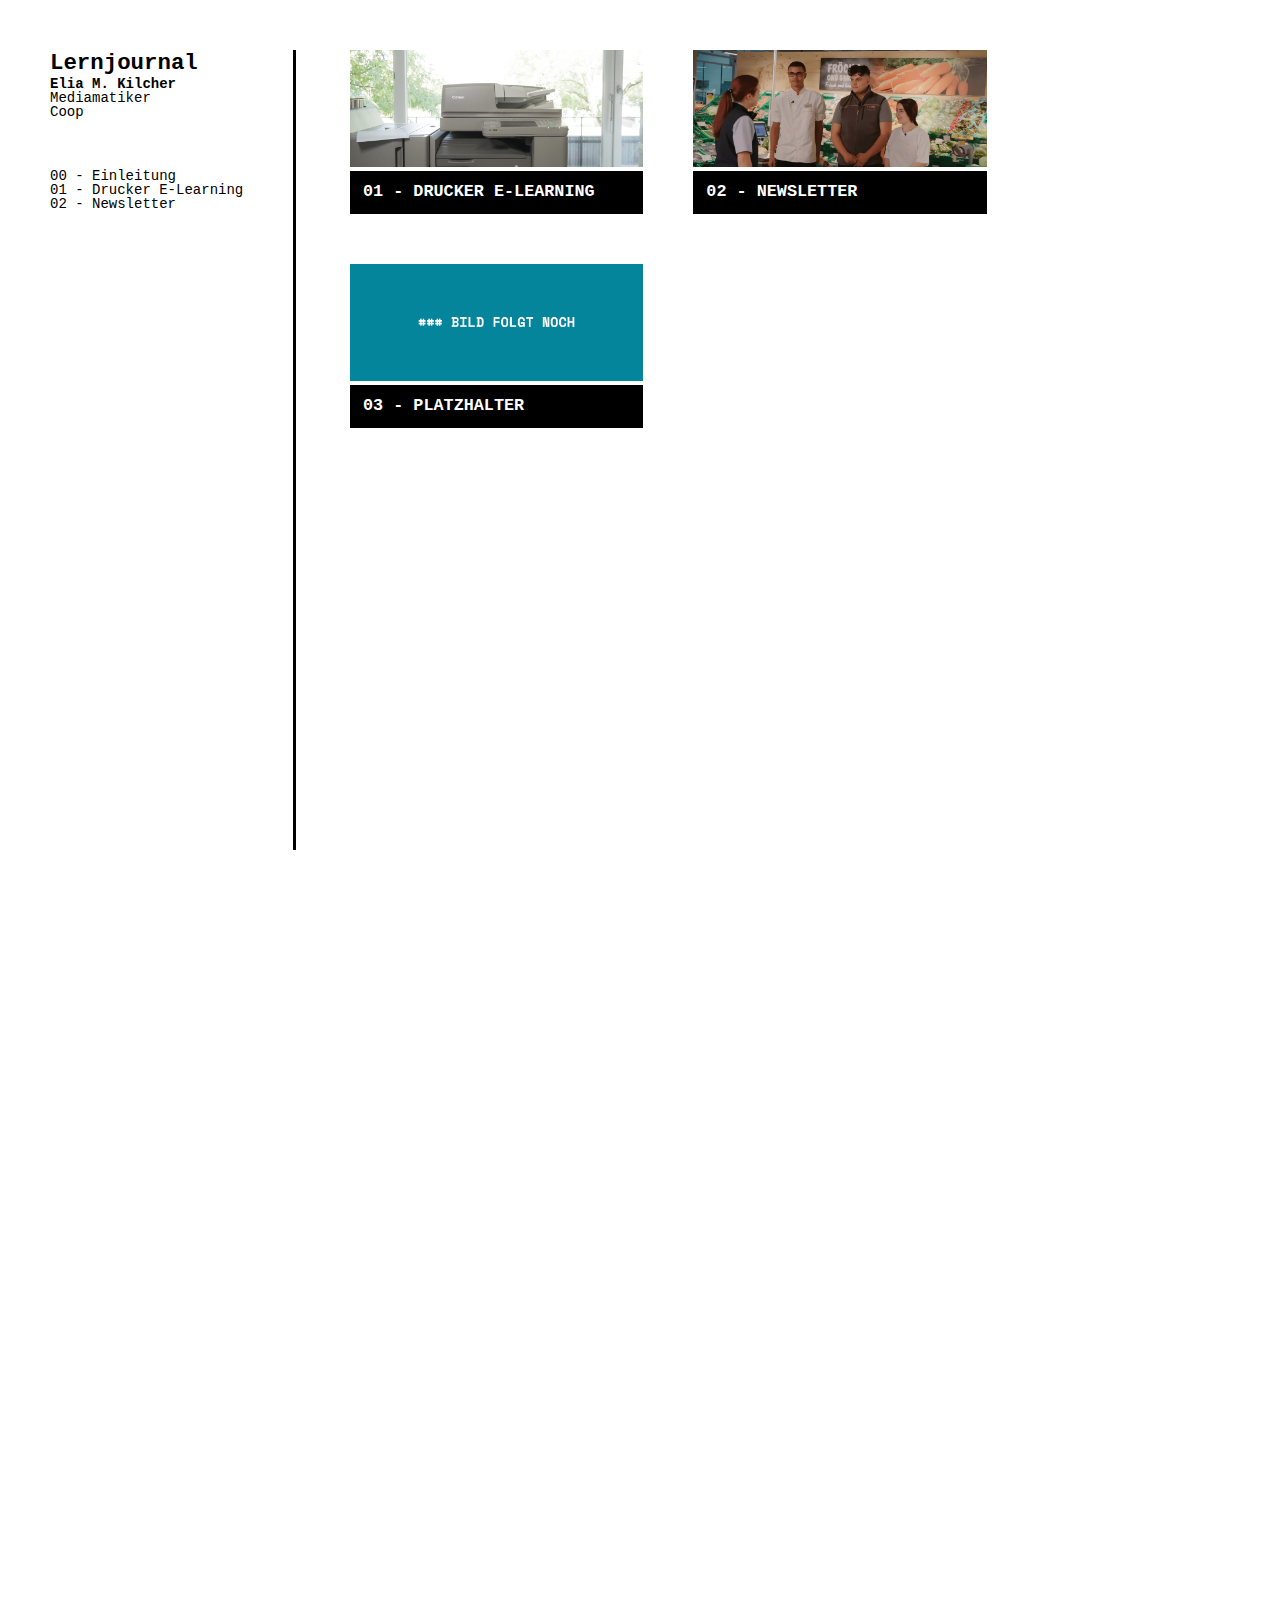
==== index.html @ 2f1dcb22 "Zum zeigen" ====
<!DOCTYPE HTML>
<html lang="de">
<head>
  <!-- META -->
    <meta charset="utf-8" />
    <meta name="viewport" content="width=device-width, initial-scale=1">

  <!-- TITEL -->
    <title>Lernjournal</title>

  <!-- SEO -->
    <meta name="keywords" content="Lernjournal, Coop, Elia Kilcher, Mediamatiker" />
    <meta name="description" content="Google wird das hier lesen wollen." />
    <meta name="author" content="Elia Kilcher" />

  <!-- STYLESHEET -->
    <link rel="stylesheet" type="text/css" href="css/reset.css" />
    <link rel="stylesheet" type="text/css" href="css/style.css" />

  <!-- FAVICON -->

  <!-- FONTS -->
    <link href="https://use.fontawesome.com/releases/v5.0.4/css/all.css" rel="stylesheet">
    <link href="https://fonts.googleapis.com/icon?family=Material+Icons" rel="stylesheet">
    <link rel="stylesheet" href="https://use.fontawesome.com/releases/v5.3.1/css/all.css" integrity="sha384-mzrmE5qonljUremFsqc01SB46JvROS7bZs3IO2EmfFsd15uHvIt+Y8vEf7N7fWAU" crossorigin="anonymous">

  <!-- SCRIPT -->
    <script type="text/javascript" src="https://cdnjs.cloudflare.com/ajax/libs/jquery/3.3.1/jquery.min.js"></script>
    <script type="text/javascript" src="js/script.js"></script>

</head>
<body>
    <div class="border btop"></div>
    <div class="border bbottom"></div>
  <!--- NAVIGATIONSLEISTE -->
    <aside>
      <!--- KOPF -->
        <a class="logo" href="index.html">
          <h1 class="bold">Lernjournal</h1>
          <p class="bold">Elia M. Kilcher</p>
          <p>Mediamatiker</p>
          <p>Coop</p>
        </a>
      <!-- KAPITELAUSWAHL -->
        <nav>
          <ul>
            <li><a href="kapitel/00.html">00 - Einleitung</a></li>
            <li><a href="kapitel/01.html">01 - Drucker E-Learning</a></li>
            <li><a href="kapitel/02.html">02 - Newsletter</a></li>
          </ul>
        </nav>
    </aside>

  <!-- PREVIEW -->
    <main class="row">
      <div class="col-33 vorschaubild">
        <a href="kapitel/01.html">
          <img src="kapitel/img/01/vorschaubild.jpg" />
          <h2>01 - DRUCKER E-LEARNING</h2>
        </a>
      </div>
      <div class="col-33 vorschaubild">
        <a href="kapitel/02.html">
          <img src="kapitel/img/02/vorschaubild.jpg" />
          <h2>02 - NEWSLETTER</h2>
        </a>
      </div>
      <div class="col-33 vorschaubild">
        <a href="kapitel/03.html">
          <img src="kapitel/img/platzhalter.jpg" />
          <h2>03 - PLATZHALTER</h2>
        </a>
      </div>
    </main>
</body>
</html>
---- css/style.css ----
/*** IMPORT ***/
@import url('https://fonts.googleapis.com/css?family=Merriweather:400,400i,700|Roboto+Condensed:400,700|Roboto+Mono:400,700|Roboto:400,700');

/*** ALLGEMEIN ***/
* {
  box-sizing: border-box;

}
body {
  font-family: 'Space Mono', 'consolas', monospace;
  font-size: 14px;
  color: black;
  padding: 50px;
  height: 300vh;
}
img {
  width: 100%;
}
a {
  text-decoration: none;
  color: black;
}
.row::after {
  clear: both;
  display: table;
  content: "";
}
.col-33 {
  width: 33.3333%;
  float: left;
}
.col-50 {
  width: 50%;
  float: left;
}
.col-75 {
  width: 75%;
  float: left;
}
.col-25 {
  width: 25%;
  float: left;
}
.border {
  position: fixed;
  left: 0;
  width: 100%;
  height: 50px;
  background-color: white;
  z-index: 117;
}
.btop {
  top: 0;
}
.bbottom {
  bottom: 0;
}

/*** TEXT ***/

h1 {
  font-size: 1.6em;
  line-height: 1.2em;
}
h2 {
  font-size: 1.2em;
  line-height: 1em;
}
h3 {
  font-size: 1em;
  font-weight: bold;
}
p {
  font-size: 1em;
  line-height: ;: 1.2em;
}
.bold {
  font-weight: bold;
}
.italic {
  font-style: italic;
}
.backtooverview {
  font-size: 2.4em !important;
  background-color: black;
  color: white;
  border: 3px solid #000;
}
.backtooverview:hover {
  background-color: white;
  color: black;
}
.verticaltext {
  display: block;
  margin-right: -239px;
  transform: rotate(90deg);
  transform-origin: bottom left;
  line-height: 2.8em;
}

/*** NAVIGATIONSLEISTE ***/
aside {
  display: inline-block;
  padding-right: 50px;
  height: calc(100vh - 100px);
  border-right: 3px solid black;
  background-color: white;
  position: fixed;
}

/** KOPF **/
a.logo {
  display: block;
  margin-bottom: 50px;
}
aside nav a:hover {
  font-style: italic;
}


/*** PREVIEW ***/
main {
  margin-left: 300px;
}
main .col-33 {
  margin-right: 50px;
  margin-bottom: 50px;
}
.vorschaubild h2 {
  font-weight: bold;
  padding: 10px;
  color: white;
  background-color: black;
  margin-top: 1px;
  border: 3px solid black;
}
.vorschaubild:hover h2 {
  background-color: white;
  color: black;
}
.artikel {
  margin-left: 142.5px;
}
.header {
  position: relative;
  z-index: -1;
}
.text {
  background-color: white;
}
.artikel h2 {
  font-weight: bold;
  text-transform: uppercase;
  font-size: 1.4em;
  padding: 25px 0;
  position: sticky;
  top: 50px;
  background-color: white;
}
.text h3 {
  line-height: 1.4em;
}
.text p {
  line-height: 1.4em;
}
.text ul {
  margin: 25px 0 25px 50px;
  line-height: 1.4em;
}























/***/
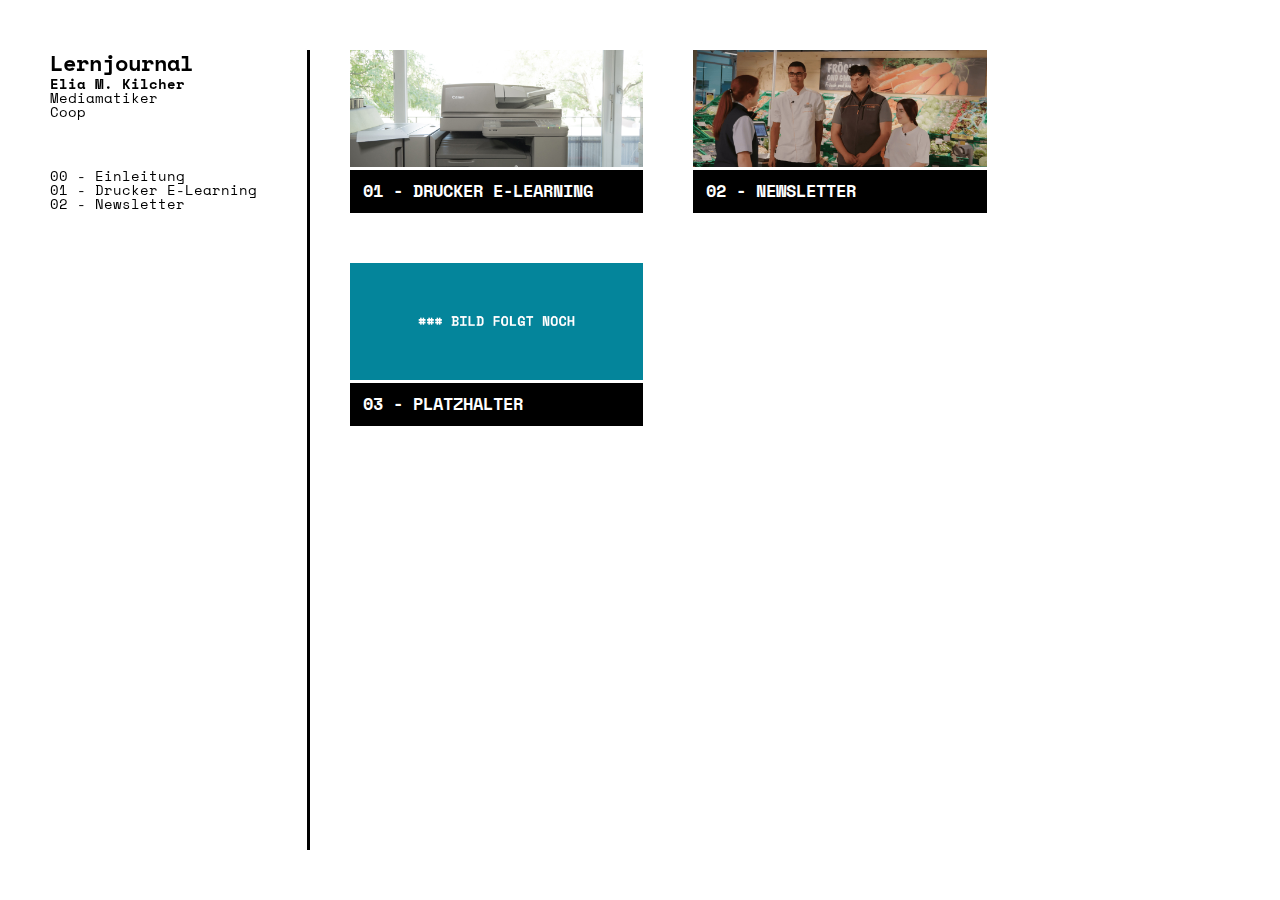
==== commit f1bd94a7: "home" ====
--- a/index.html
+++ b/index.html
@@ -33,7 +33,7 @@
     <div class="border btop"></div>
     <div class="border bbottom"></div>
   <!--- NAVIGATIONSLEISTE -->
-    <aside>
+    <aside class="home-aside">
       <!--- KOPF -->
         <a class="logo" href="index.html">
           <h1 class="bold">Lernjournal</h1>
--- a/css/style.css
+++ b/css/style.css
@@ -1,5 +1,5 @@
 /*** IMPORT ***/
-@import url('https://fonts.googleapis.com/css?family=Merriweather:400,400i,700|Roboto+Condensed:400,700|Roboto+Mono:400,700|Roboto:400,700');
+@import url('https://fonts.googleapis.com/css?family=Space+Mono:400,700');
 
 /*** ALLGEMEIN ***/
 * {
@@ -11,7 +11,6 @@
   font-size: 14px;
   color: black;
   padding: 50px;
-  height: 300vh;
 }
 img {
   width: 100%;
@@ -190,4 +189,66 @@
 
 
 
-/***/
+/*** RESPONSIVE ***/
+@media screen and (max-width: 1000px) {
+  .col-75 {
+    width: 100%;
+  }
+  .col-33 {
+    width: 100%;
+  }
+}
+@media screen and (max-width: 700px) {
+  main {
+    margin-left: 0;
+  }
+  body {
+    padding: 20px;
+  }
+  .border {
+    height: 20px;
+  }
+  aside {
+    height: calc(100vh - 40px);
+    padding-right: 20px;
+  }
+  .artikel h2 {
+    position: sticky;
+    top: 20px;
+  }
+  .artikel {
+    margin-left: 85.5px;
+  }
+  .home-aside {
+    position: relative;
+    border: none;
+    width: 100%;
+    height: auto;
+    margin-bottom: 20px;
+  }
+}
+@media screen and (max-width: 450px) {
+  aside {
+    position: relative;
+    border: none;
+    height: auto;
+  }
+  .verticaltext {
+    display: none;
+  }
+  .backtooverview {
+    background-color: white;
+    color: black;
+    margin-bottom: 20px;
+    width: 100px;
+    text-align: center;
+    display: block;
+  }
+  .backtooverview:hover {
+    color: white;
+    background-color: black;
+  }
+  .artikel {
+    margin-left: 0;
+  }
+}
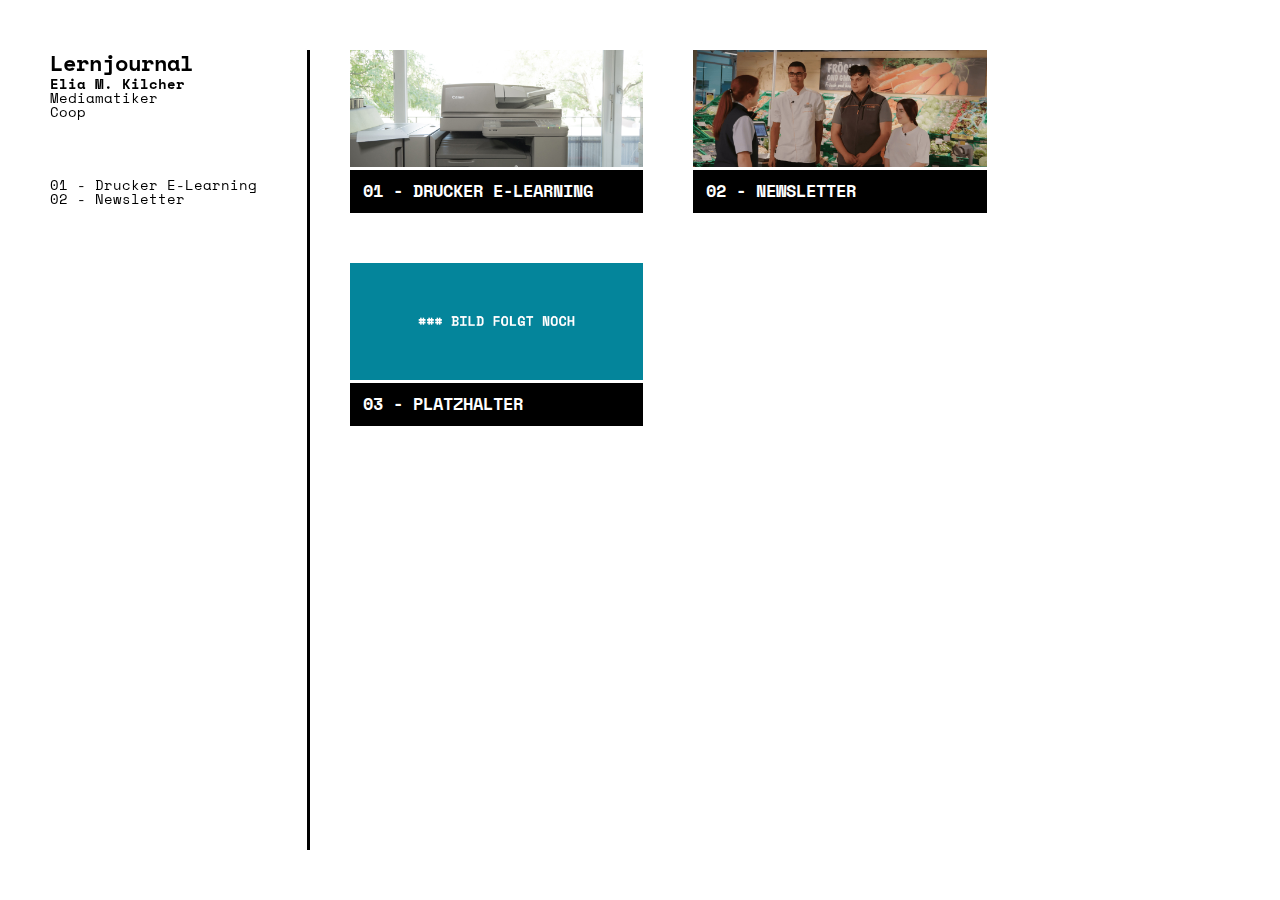
==== commit 8ad4346f: "bureger menu" ====
--- a/index.html
+++ b/index.html
@@ -43,8 +43,8 @@
         </a>
       <!-- KAPITELAUSWAHL -->
         <nav>
-          <ul>
-            <li><a href="kapitel/00.html">00 - Einleitung</a></li>
+          <a><i class="material-icons backtooverview menu-button">apps</i></a>
+          <ul class="menu">
             <li><a href="kapitel/01.html">01 - Drucker E-Learning</a></li>
             <li><a href="kapitel/02.html">02 - Newsletter</a></li>
           </ul>
--- a/css/style.css
+++ b/css/style.css
@@ -110,10 +110,13 @@
 /** KOPF **/
 a.logo {
   display: block;
-  margin-bottom: 50px;
+  margin-bottom: 20px;
 }
 aside nav a:hover {
   font-style: italic;
+}
+.menu-button {
+  opacity: 0;
 }
 
 
@@ -199,6 +202,21 @@
   }
 }
 @media screen and (max-width: 700px) {
+  .menu-button {
+    opacity: 1;
+    text-align: center;
+    width: auto;
+  }
+  .menu {
+    display: none;
+  }
+  .menu li {
+    font-size: 1.2em;
+    padding: 20px 0;
+  }
+  .menu-block {
+    display: block;
+  }
   main {
     margin-left: 0;
   }
@@ -232,6 +250,7 @@
     position: relative;
     border: none;
     height: auto;
+    padding-right: 0;
   }
   .verticaltext {
     display: none;
@@ -240,7 +259,6 @@
     background-color: white;
     color: black;
     margin-bottom: 20px;
-    width: 100px;
     text-align: center;
     display: block;
   }
